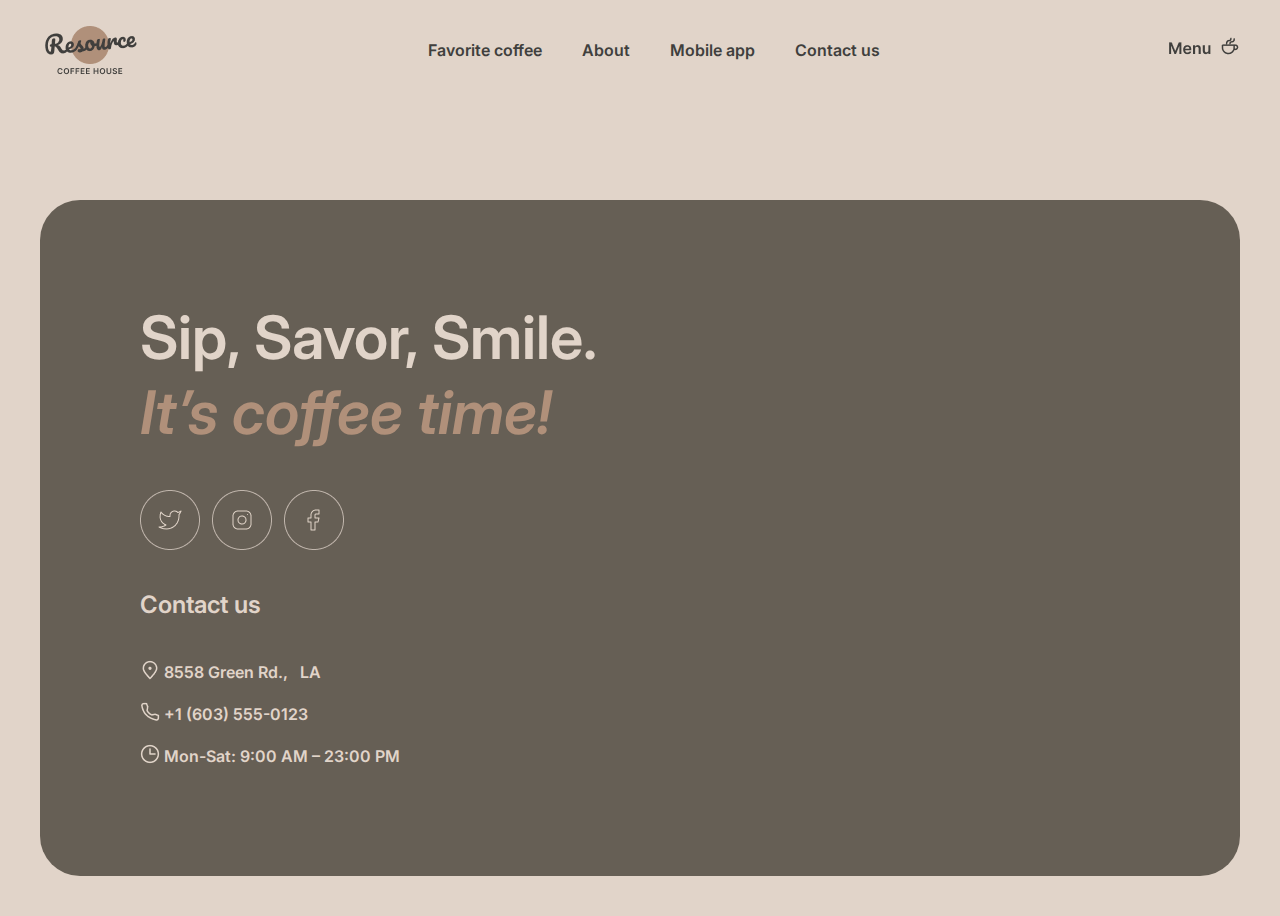
==== assets/pages/menu.html @ a27e320b "feat: add structure-layout menu-page (Mon, Nov 27, 2023 06:08:00 AM)" ====
<!DOCTYPE html>
<html lang="en">
<head>
  <meta charset="UTF-8">
  <meta http-equiv="X-UA-Compatible" content="IE=edge">
  <meta name="viewport" content="width=device-width, initial-scale=1.0">
  <title>coffee-house</title>
  <link rel="stylesheet" href="../css/style.css">
  
  <link rel="preconnect" href="https://fonts.googleapis.com">
  <link rel="preconnect" href="https://fonts.gstatic.com" crossorigin>
  <link href="https://fonts.googleapis.com/css2?family=Inter&display=swap" rel="stylesheet">
</head>
<body>
  <div class="container">
    <header>
      <div class="header-menu">
        <a href="#">
          <img src="../images/heder__logo.png" alt="coffee-house" class="header__logo">
        </a>
        <nav class="header__nav">
          <ul>
            <li>
              <a href="#">Favorite coffee</a>
            </li>
            <li>
              <a href="#">About</a>
            </li>
            <li>
              <a href="#">Mobile app</a>
            </li>
            <li>
              <a href="#">Contact us</a>
            </li>
          </ul>
        </nav>
        <a href="#">
          <img src="../images/header__coffe-menu.png" alt="menu" class="header__coffe-menu">
        </a>
      </div>
    </header>
    <main>
      
     
    </main>
    <section class="contacts">
      <div class="contacts__box-social">
        <div class="tagline">Sip, Savor, Smile. <span>It’s coffee time!</span></div>
        <div class="social-networks">
          <img src="../images/button-icon-twit.png" alt="twitter" class="social-networks__item">
          <img src="../images/button-icon-instagram.png" alt="instagram" class="social-networks__item">
          <img src="../images/button-icon-facebook.png" alt="facebook" class="social-networks__item">
        </div>
      </div>
      <div class="contacts__main">
        <div class="contacts__main__title">Contact us</div>
        <div class="contacts__main-wrapper">
          <div class="contacts__main__adress">
          <img src="../images/pin-alt.png" alt="pin" class="contacts__main__adress__pin"> <span>8558 Green Rd., &nbsp LA</span>
        </div>
        <div class="contacts__main__tel">
          <img src="../images/phone.png" alt="phone" class="contacts__main__adress__tel"> <a href="tel:+16035550123">+1 (603) 555-0123</a>
        </div>
        <div class="contacts__main__clock">
          <img src="../images/clock.png" alt="clock" class="contacts__main__adress__clock"> <span>Mon-Sat: 9:00 AM – 23:00 PM</span>
        </div>
        </div>
      </div>
    </section>
  </div>
</body>
</html>
---- assets/css/style.css ----
* {
  margin: 0;
  padding: 0;
  box-sizing: border-box;
  font-family: "Inter", sans-serif;
}

/* Reset and base styles  */
* {
  padding: 0px;
  margin: 0px;
  border: none;
}

*,
*::before,
*::after {
  box-sizing: border-box;
}

/* Links */
a, a:link, a:visited {
  text-decoration: none;
}

a:hover {
  text-decoration: none;
}

/* Common */
aside, nav, footer, header, section, main {
  display: block;
}

h1, h2, h3, h4, h5, h6, p {
  font-size: inherit;
  font-weight: inherit;
}

ul, ul li {
  list-style: none;
}

img {
  vertical-align: top;
}

img, svg {
  max-width: 100%;
  height: auto;
}

address {
  font-style: normal;
}

/* Form */
input, textarea, button, select {
  font-family: inherit;
  font-size: inherit;
  color: inherit;
  background-color: transparent;
}

input::-ms-clear {
  display: none;
}

button, input[type=submit] {
  display: inline-block;
  box-shadow: none;
  background-color: transparent;
  background: none;
  cursor: pointer;
}

input:focus, input:active,
button:focus, button:active {
  outline: none;
}

button::-moz-focus-inner {
  padding: 0;
  border: 0;
}

label {
  cursor: pointer;
}

legend {
  display: block;
}

.container {
  display: flex;
  flex-direction: column;
  max-width: 1440px;
  margin: 0 auto;
  padding: 20px 40px 40px 40px;
  display: flex;
  background: #E1D4C9;
}

header {
  width: 100%;
  display: flex;
  flex-direction: column;
}

.header-menu {
  width: 100%;
  display: flex;
  height: 60px;
  justify-content: space-between;
  align-items: center;
}

.header__logo {
  width: 100px;
  height: 60px;
}

.header__nav ul {
  display: flex;
  justify-content: space-between;
  gap: 40px;
}
.header__nav ul li > a {
  color: #403F3D;
  font-weight: 600;
  font-size: 16px;
  line-height: 24px;
}

.header__coffe-menu {
  width: 72px;
  height: 28px;
}

main {
  display: flex;
  flex-direction: column;
  gap: 100px;
  margin: 20px 0 100px 0;
}

.header-hero {
  display: flex;
  align-items: center;
  width: 100%;
  height: 644px;
  background: url(../images/header-img-hero.jpg);
  background-size: no-repeat;
  background-position: center;
  background-size: cover;
  border-radius: 40px;
}

.header-hero__block {
  display: flex;
  flex-direction: column;
  gap: 40px;
  width: 530px;
  height: 444px;
  margin-left: 100px;
}
.header-hero__block button {
  width: 200px;
  height: 64px;
  border-radius: 100px;
  background: #E1D4C9;
}

.header-block__title {
  font-family: Inter;
  color: #E1D4C9;
  font-size: 72px;
  font-weight: 600;
  line-height: 76px;
  letter-spacing: 0em;
  text-align: left;
}
.header-block__title span {
  font-style: italic;
  color: #B0907A;
}

.header-block__text {
  font-family: Inter;
  font-size: 16px;
  font-weight: 400;
  line-height: 24px;
  letter-spacing: 0em;
  text-align: left;
  color: #E1D4C9;
}

.favorite {
  display: flex;
  flex-direction: column;
  gap: 40px;
}

.favorite__title {
  font-family: Inter;
  font-size: 60px;
  font-weight: 600;
  line-height: 75px;
  letter-spacing: 0em;
  text-align: center;
  color: #403F3D;
}
.favorite__title span {
  color: #B0907A;
  font-style: italic;
}

.favorite__slider {
  display: flex;
  flex-direction: column;
  align-items: center;
  gap: 40px;
}

.slider-line {
  width: 100%;
  display: flex;
  justify-content: space-between;
  align-items: center;
}

.slider__arrow-left {
  width: 60px;
  height: 60px;
  background: url(../images/arrow-left.png);
  background-size: no-repeat;
  background-position: center;
  background-size: cover;
}

.slider__item {
  width: 640px;
  display: flex;
  flex-direction: column;
  align-items: center;
  gap: 20px;
}

.slider__item__img {
  width: 480px;
  height: 480px;
  background: url(../images/coffee-slider-1.png);
  background-size: no-repeat;
  background-position: center;
  background-size: cover;
}

.item-description {
  display: flex;
  flex-direction: column;
  gap: 17px;
  width: 480px;
}

.slider__item__title {
  font-family: Inter;
  font-size: 24px;
  font-weight: 600;
  line-height: 30px;
  letter-spacing: 0em;
  text-align: center;
  color: #403F3D;
}

.slider__item__text {
  font-family: Inter;
  font-size: 16px;
  font-weight: 400;
  line-height: 24px;
  letter-spacing: 0em;
  text-align: center;
  color: #403F3D;
}

.slider__item__price {
  font-family: Inter;
  font-size: 24px;
  font-weight: 600;
  line-height: 30px;
  letter-spacing: 0em;
  text-align: center;
  color: #403F3D;
}

.slider__arrow-right {
  width: 60px;
  height: 60px;
  background: url(../images/arrow-right.png);
  background-size: no-repeat;
  background-position: center;
  background-size: cover;
}

.slider-pagination {
  width: 144px;
  display: flex;
  justify-content: space-between;
  gap: 12px;
}

.slider-pagination__item {
  width: 40px;
  border: 2px solid #C1B6AD;
}

.pagination__item--active {
  border: 2px solid #665F55;
}

.about {
  display: flex;
  flex-direction: column;
  gap: 40px;
}

.about__title {
  font-family: Inter;
  font-size: 60px;
  font-weight: 600;
  line-height: 75px;
  letter-spacing: 0em;
  text-align: left;
  color: #403F3D;
}
.about__title span {
  font-style: italic;
  color: #B0907A;
}

.about__card-container {
  display: flex;
  gap: 40px;
  flex-wrap: wrap;
  align-items: center;
  justify-content: center;
}

.about__card-container__column {
  display: flex;
  flex-direction: column;
  gap: 40px;
  width: calc((100% - 40px) / 2);
}

.about__card-container__column__card--large {
  width: 100%;
  height: 590px;
}

.about__card-container__column__card--large:first-of-type {
  background: url(../images/about-1.jpg);
  background-size: no-repeat;
  background-position: center;
  border-radius: 20px;
}

.about__card-container__column__card--large:last-of-type {
  background: url(../images/about-4.jpg);
  background-size: no-repeat;
  background-position: center;
  border-radius: 20px;
}

.about__card-container__column__card--small {
  width: 100%;
  height: 430px;
}

.about__card-container__column__card--small:last-of-type {
  background: url(../images/about-2.jpg);
  background-size: no-repeat;
  background-position: center;
  border-radius: 20px;
}

.about__card-container__column__card--small:first-of-type {
  background: url(../images/about-3.jpg);
  background-size: no-repeat;
  background-position: center;
  border-radius: 20px;
}

.mobile-app {
  display: flex;
  justify-content: center;
  flex-wrap: wrap;
  gap: 100px;
}

.offer {
  display: flex;
  align-items: center;
  width: 630px;
}

.offer__container {
  display: flex;
  flex-direction: column;
  gap: 40px;
}

.offer__title {
  font-family: Inter;
  font-size: 60px;
  font-weight: 600;
  line-height: 75px;
  letter-spacing: 0em;
  text-align: left;
  color: #403F3D;
}
.offer__title span {
  font-style: italic;
  color: #B0907A;
}

.offer__text {
  font-family: Inter;
  font-size: 16px;
  font-weight: 400;
  line-height: 24px;
  letter-spacing: 0em;
  text-align: left;
}

.buttons-line {
  display: flex;
  gap: 20px;
}

.button-item {
  display: flex;
  align-items: center;
  width: 200px;
  height: 64px;
  border: 1px solid #665F55;
  border-radius: 100px;
  cursor: pointer;
}

.button-item__icon {
  display: block;
  width: 36px;
  height: 36px;
  margin-left: 19px;
}

.button-item__description {
  display: flex;
  align-items: flex-start;
  flex-direction: column;
  margin-left: 10px;
}

.button-item__description__text {
  font-family: Inter;
  font-size: 10px;
  font-weight: 600;
  line-height: 14px;
  letter-spacing: 0em;
  text-align: center;
  color: #403F3D;
}

.button-item__description__title {
  font-family: Inter;
  font-size: 16px;
  font-weight: 600;
  line-height: 24px;
  letter-spacing: 0em;
  text-align: left;
  color: #403F3D;
}

.mobile-screens {
  width: 630px;
  height: 630px;
  background: url(../images/mobile-screens.png);
}

.contacts {
  display: flex;
  flex-wrap: wrap;
  align-items: center;
  justify-content: space-between;
  gap: 40px;
  border-radius: 40px;
  background: #665F55;
  padding: 100px 370px 100px 100px;
}

.contacts__box-social {
  display: flex;
  flex-direction: column;
  width: 530px;
  height: 250px;
  gap: 40px;
}

.tagline {
  font-family: Inter;
  font-size: 60px;
  font-weight: 600;
  line-height: 75px;
  letter-spacing: 0em;
  text-align: left;
  color: #E1D4C9;
}
.tagline span {
  font-style: italic;
  color: #B0907A;
}

.social-networks {
  display: flex;
  gap: 12px;
}

.contacts__main {
  display: flex;
  flex-direction: column;
  gap: 40px;
  color: #E1D4C9;
  height: 186px;
}

.contacts__main__title {
  font-family: Inter;
  font-size: 24px;
  font-weight: 600;
  line-height: 30px;
  letter-spacing: 0em;
  text-align: left;
}

.contacts__main-wrapper {
  display: flex;
  flex-direction: column;
  gap: 18px;
}

.contacts__main__adress,
.contacts__main__tel,
.contacts__main__clock {
  font-family: Inter;
  font-size: 16px;
  font-weight: 600;
  line-height: 24px;
  letter-spacing: 0em;
  text-align: left;
}

a[href^="tel:"] {
  color: #E1D4C9;
}/*# sourceMappingURL=style.css.map */
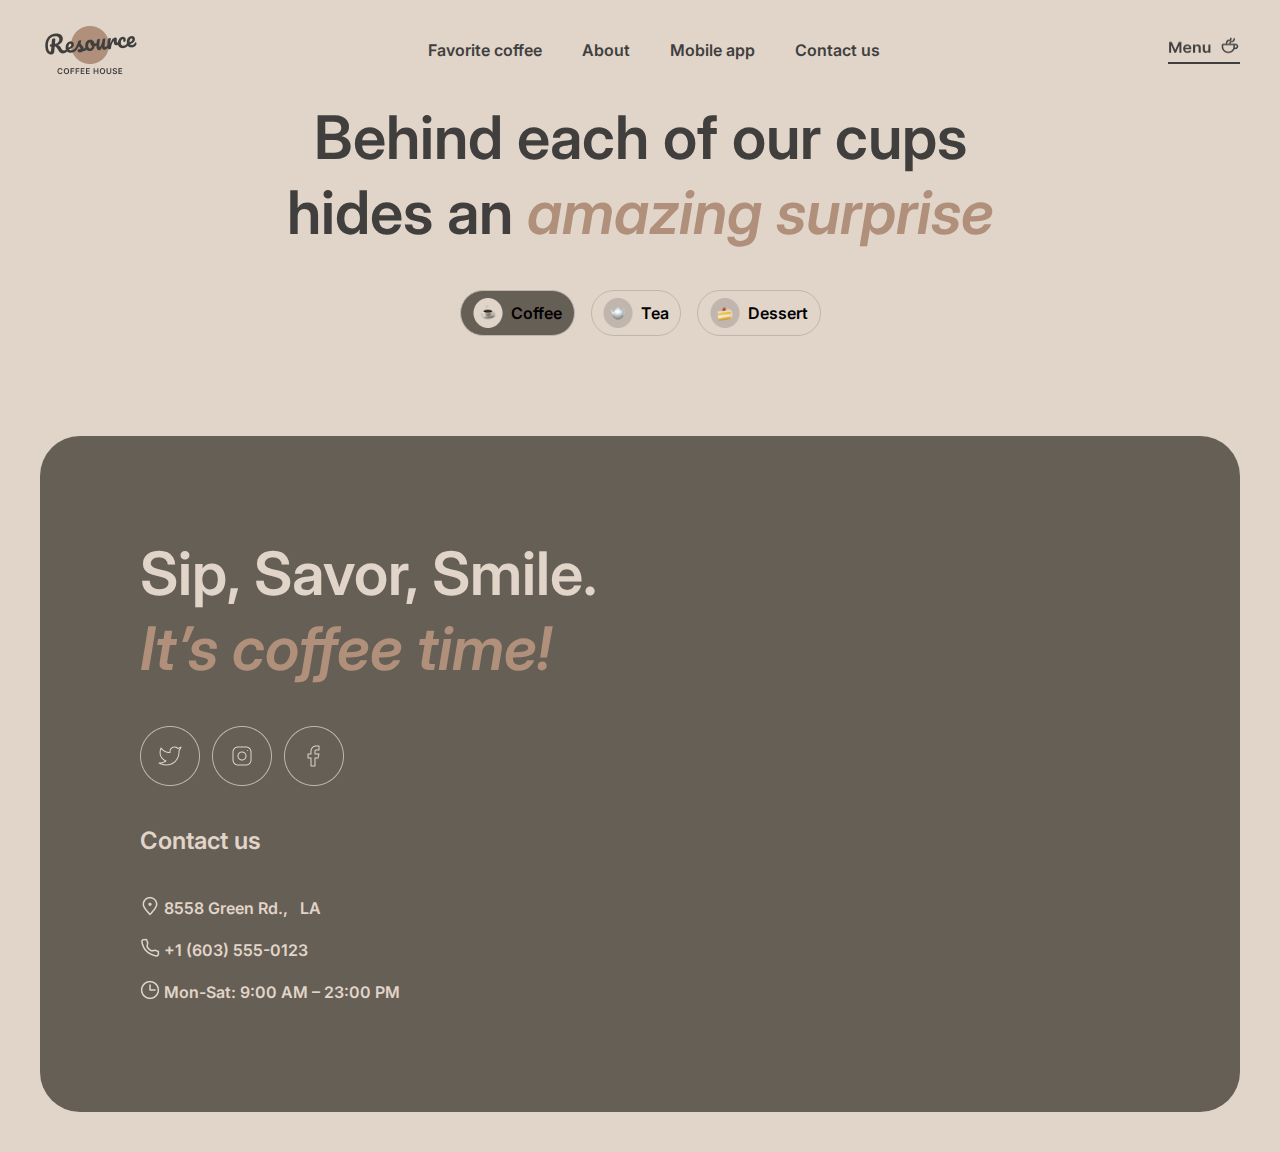
==== commit 429145b9: "feat: add title in page-menu (Mon, Nov 27, 2023 10:52:00 AM)" ====
--- a/assets/pages/menu.html
+++ b/assets/pages/menu.html
@@ -35,12 +35,28 @@
           </ul>
         </nav>
         <a href="#">
-          <img src="../images/header__coffe-menu.png" alt="menu" class="header__coffe-menu">
+          <img src="../images/header__coffe-menu.png" alt="menu" class="header__coffe-menu header__coffe-menu--active">
         </a>
       </div>
     </header>
     <main>
-      
+      <div class="menu">
+        <div class="menu__title">Behind each of our cups hides an <span>amazing surprise</span></div>
+        <div class="menu__groups">
+          <div class="menu__groups__item menu__groups__item--active">
+            <img src="../images/icon-coffee.png" alt="coffee-btn" class="menu__groups__item__icon">
+            <div class="menu__groups__item__type">Coffee</div>
+          </div>
+          <div class="menu__groups__item">
+            <img src="../images/icon-tea.png" alt="tea-btn" class="menu__groups__item__icon">
+            <div class="menu__groups__item__type">Tea</div>
+          </div>
+          <div class="menu__groups__item">
+            <img src="../images/icon-dessert.png" alt="dessert-btn" class="menu__groups__item__icon">
+            <div class="menu__groups__item__type">Dessert</div>
+          </div>
+        </div>
+      </div>
      
     </main>
     <section class="contacts">
--- a/assets/css/style.css
+++ b/assets/css/style.css
@@ -138,6 +138,10 @@
   height: 28px;
 }
 
+.header__coffe-menu--active {
+  border-bottom: solid 2px #403F3D;
+}
+
 main {
   display: flex;
   flex-direction: column;
@@ -237,6 +241,7 @@
   background-size: no-repeat;
   background-position: center;
   background-size: cover;
+  cursor: pointer;
 }
 
 .slider__item {
@@ -300,6 +305,7 @@
   background-size: no-repeat;
   background-position: center;
   background-size: cover;
+  cursor: pointer;
 }
 
 .slider-pagination {
@@ -562,4 +568,73 @@
 
 a[href^="tel:"] {
   color: #E1D4C9;
+}
+
+.menu {
+  display: flex;
+  flex-direction: column;
+  align-items: center;
+}
+
+.menu__title {
+  width: 800px;
+  font-family: Inter;
+  font-size: 60px;
+  font-weight: 600;
+  line-height: 75px;
+  letter-spacing: 0em;
+  text-align: center;
+  color: #403F3D;
+  margin-bottom: 40px;
+}
+.menu__title span {
+  font-style: italic;
+  color: #B0907A;
+}
+
+.menu__groups {
+  display: flex;
+  gap: 16px;
+}
+
+.menu__groups__item {
+  display: flex;
+  align-items: center;
+  justify-content: center;
+  gap: 8px;
+  height: 46px;
+  border: 1px solid #C1B6AD;
+  border-radius: 100px;
+  padding: 8px, 16px, 8px, 8px;
+}
+
+.menu__groups__item:nth-of-type(1) {
+  width: 115px;
+}
+
+.menu__groups__item:nth-of-type(2) {
+  width: 90px;
+}
+
+.menu__groups__item:nth-of-type(3) {
+  width: 124px;
+}
+
+.menu__groups__item--active {
+  background: #665F55;
+}
+
+.menu__groups__item__icon {
+  width: 30px;
+  height: 30px;
+}
+
+.menu__groups__item__type {
+  height: 24px;
+  font-family: Inter;
+  font-size: 16px;
+  font-weight: 600;
+  line-height: 24px;
+  letter-spacing: 0em;
+  text-align: left;
 }/*# sourceMappingURL=style.css.map */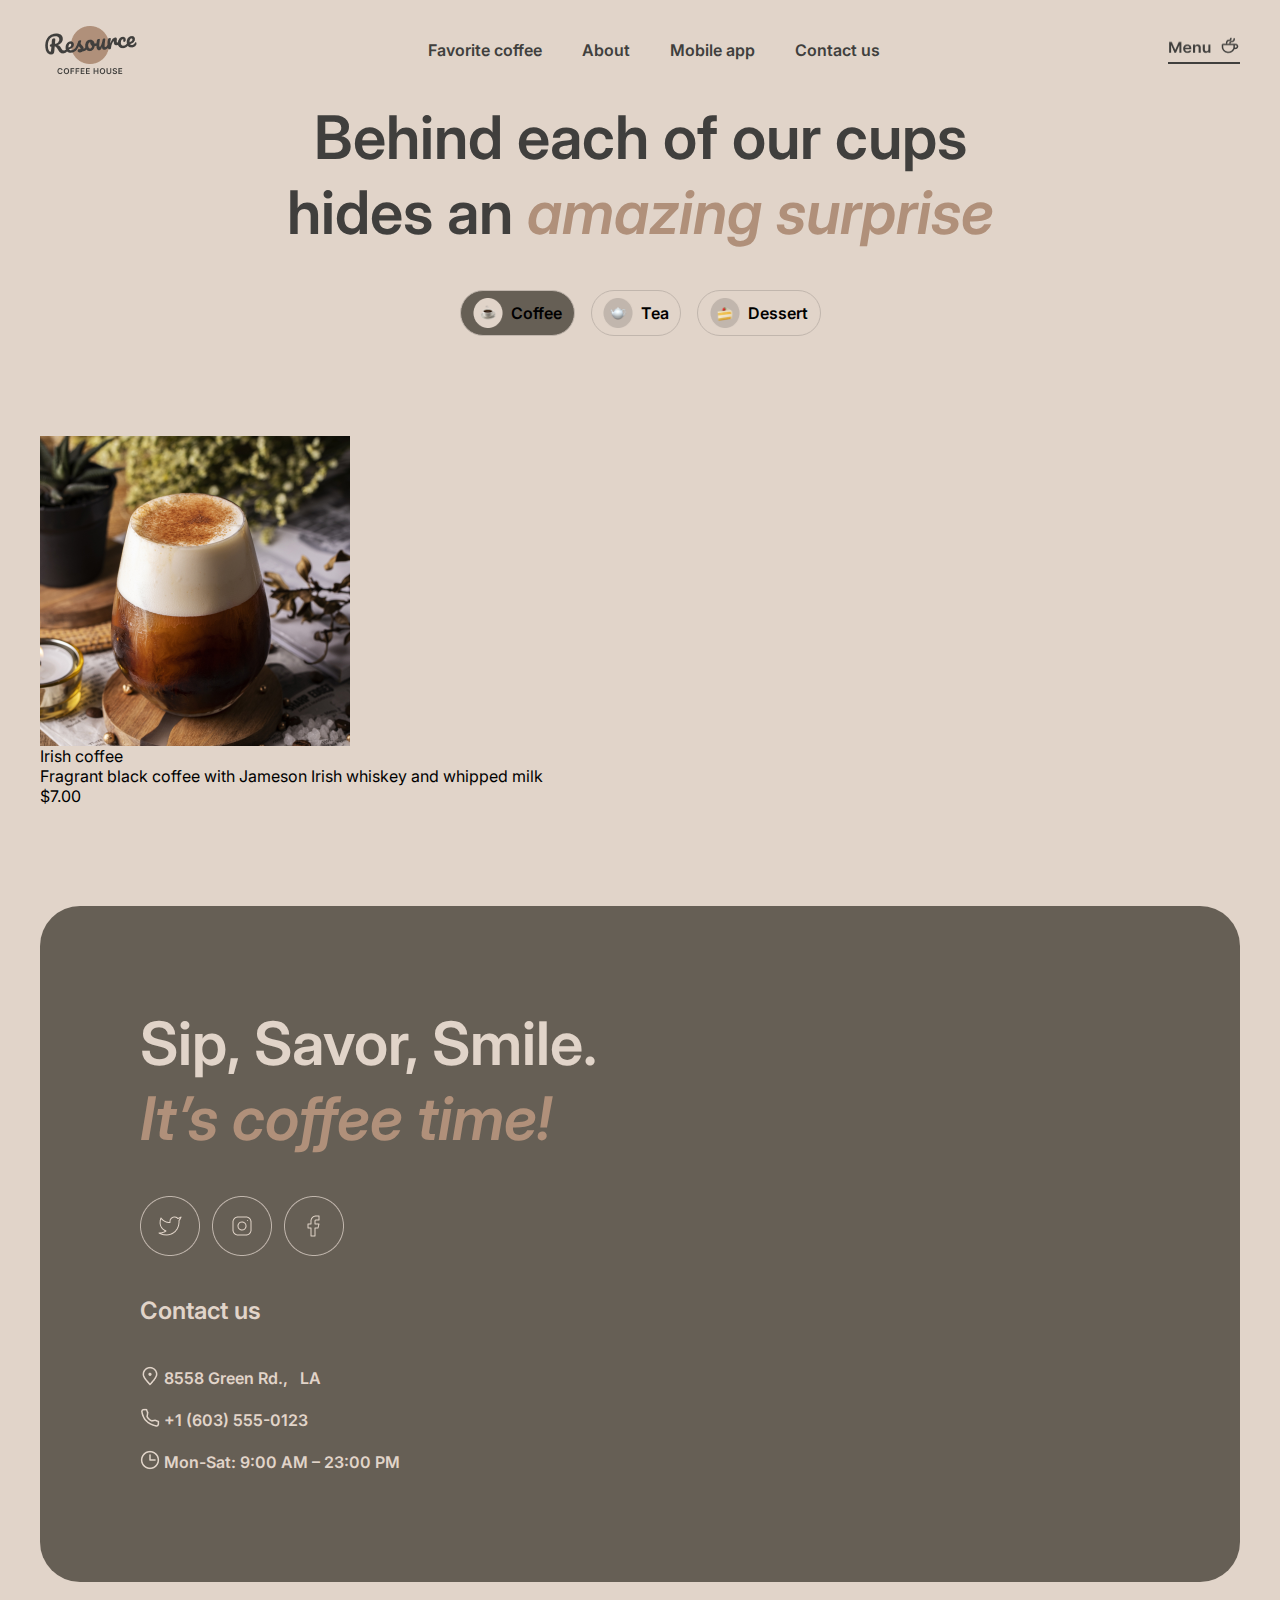
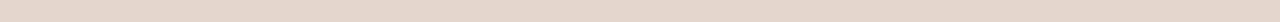
==== commit 13138540: "feat: add example-product in page-menu (Mon, Nov 27, 2023 05:33:00 PM)" ====
--- a/assets/pages/menu.html
+++ b/assets/pages/menu.html
@@ -57,7 +57,16 @@
           </div>
         </div>
       </div>
-     
+      <div class="products-container">
+        <div class="product">
+          <img src="../images/coffee-irish.png" alt="coffee" class="product__img">
+          <div class="product__description">
+            <div class="product__description__title">Irish coffee</div>
+            <div class="product__description__text">Fragrant black coffee with Jameson Irish whiskey and whipped milk</div>
+            <div class="product__description__price">$7.00</div>
+          </div>
+        </div>
+      </div>
     </main>
     <section class="contacts">
       <div class="contacts__box-social">
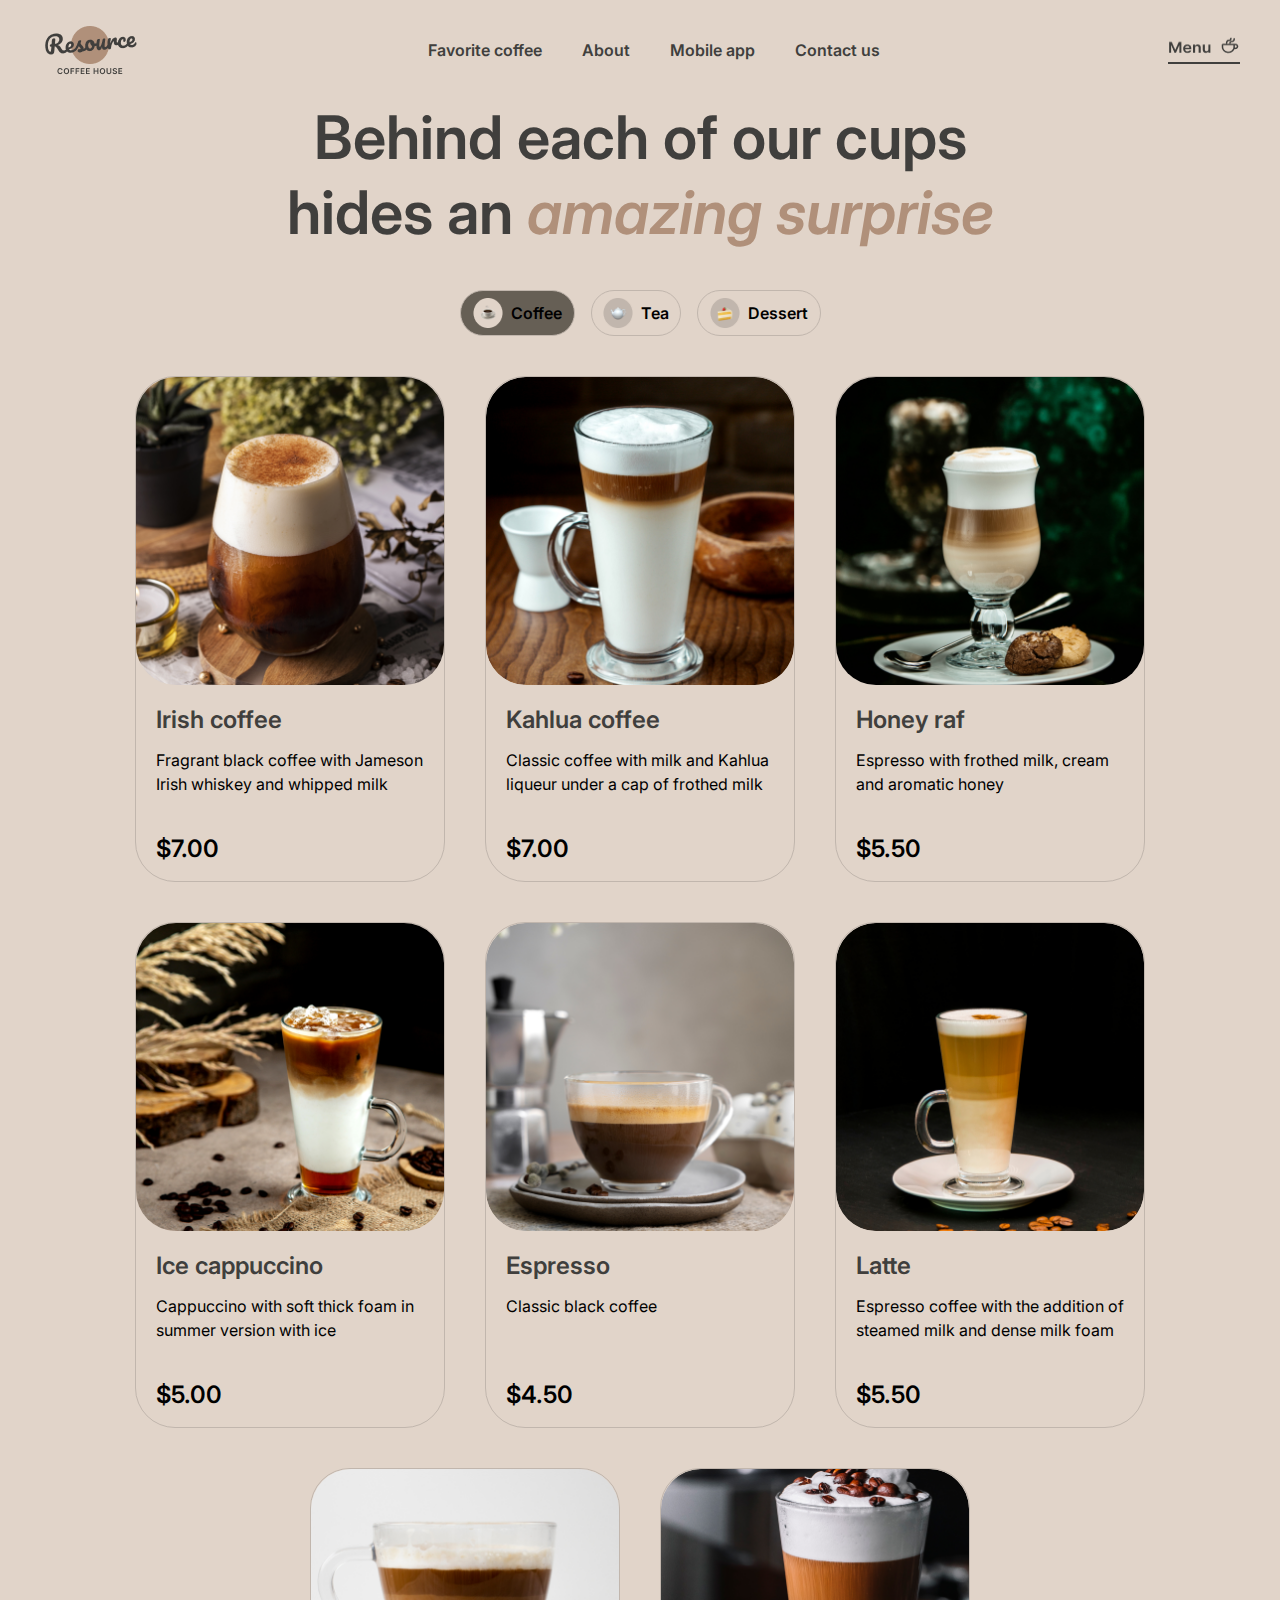
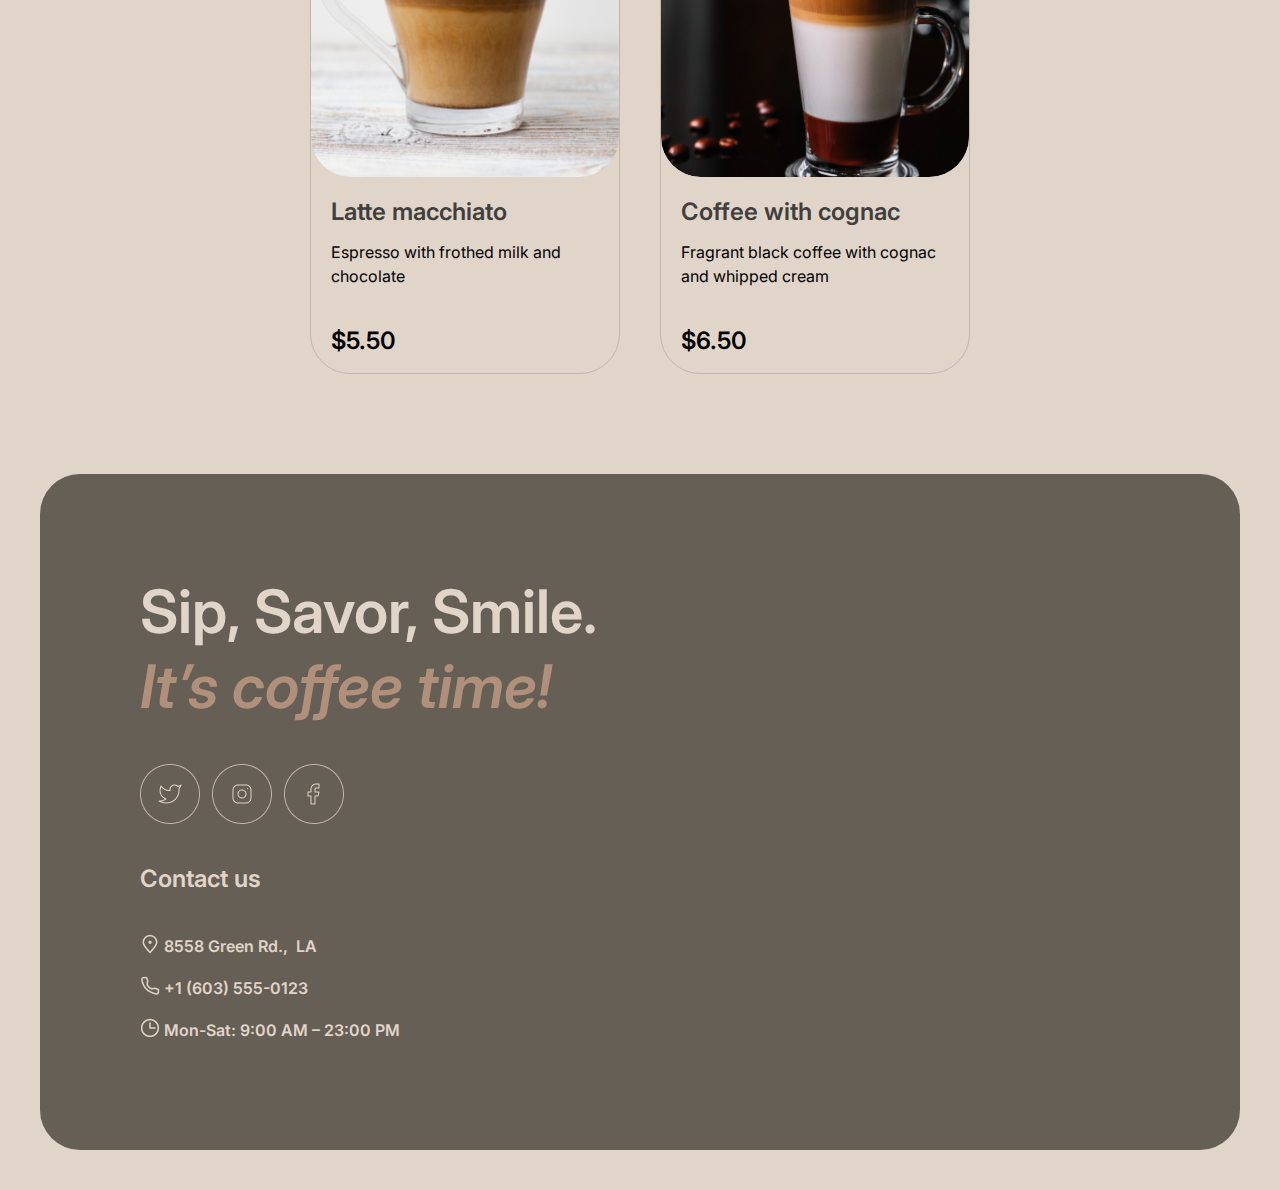
==== commit 5ed1855a: "feat: add page-menu (Mon, Nov 27, 2023 11:35:00 PM)" ====
--- a/assets/pages/menu.html
+++ b/assets/pages/menu.html
@@ -15,7 +15,7 @@
   <div class="container">
     <header>
       <div class="header-menu">
-        <a href="#">
+        <a href="../../index.html">
           <img src="../images/heder__logo.png" alt="coffee-house" class="header__logo">
         </a>
         <nav class="header__nav">
@@ -40,7 +40,8 @@
       </div>
     </header>
     <main>
-      <div class="menu">
+      <div class="menu-wrapper">
+        <div class="menu">
         <div class="menu__title">Behind each of our cups hides an <span>amazing surprise</span></div>
         <div class="menu__groups">
           <div class="menu__groups__item menu__groups__item--active">
@@ -63,9 +64,66 @@
           <div class="product__description">
             <div class="product__description__title">Irish coffee</div>
             <div class="product__description__text">Fragrant black coffee with Jameson Irish whiskey and whipped milk</div>
-            <div class="product__description__price">$7.00</div>
           </div>
+          <div class="product__description__price">$7.00</div>
         </div>
+        <div class="product">
+          <img src="../images/coffee-kahlua.png" alt="coffee" class="product__img">
+          <div class="product__description">
+            <div class="product__description__title">Kahlua coffee</div>
+            <div class="product__description__text">Classic coffee with milk and Kahlua liqueur under a cap of frothed milk</div>
+          </div>
+          <div class="product__description__price">$7.00</div>
+        </div>
+        <div class="product">
+          <img src="../images/coffee-honey-raf.png" alt="coffee" class="product__img">
+          <div class="product__description">
+            <div class="product__description__title">Honey raf</div>
+            <div class="product__description__text">Espresso with frothed milk, cream and aromatic honey</div>
+          </div>
+          <div class="product__description__price">$5.50</div>
+        </div>
+        <div class="product">
+          <img src="../images/coffee-ice-cappuchino.png" alt="coffee" class="product__img">
+          <div class="product__description">
+            <div class="product__description__title">Ice cappuccino</div>
+            <div class="product__description__text">Cappuccino with soft thick foam in summer version with ice</div>
+          </div>
+          <div class="product__description__price">$5.00</div>
+        </div>
+        <div class="product">
+          <img src="../images/coffee-espresso.png" alt="coffee" class="product__img">
+          <div class="product__description">
+            <div class="product__description__title">Espresso</div>
+            <div class="product__description__text">Classic black coffee</div>
+          </div>
+          <div class="product__description__price">$4.50</div>
+        </div>
+        <div class="product">
+          <img src="../images/coffee-latte.png" alt="coffee" class="product__img">
+          <div class="product__description">
+            <div class="product__description__title">Latte</div>
+            <div class="product__description__text">Espresso coffee with the addition of steamed milk and dense milk foam</div>
+          </div>
+          <div class="product__description__price">$5.50</div>
+        </div>
+        <div class="product">
+          <img src="../images/coffee-latte-macciato.png" alt="coffee" class="product__img">
+          <div class="product__description">
+            <div class="product__description__title">Latte macchiato</div>
+            <div class="product__description__text">Espresso with frothed milk and chocolate</div>
+          </div>
+          <div class="product__description__price">$5.50</div>
+        </div>
+        <div class="product">
+          <img src="../images/coffee-with-cognac.png" alt="coffee" class="product__img">
+          <div class="product__description">
+            <div class="product__description__title">Coffee with cognac</div>
+            <div class="product__description__text">Fragrant black coffee with cognac and whipped cream</div>
+          </div>
+          <div class="product__description__price">$6.50</div>
+        </div>
+      </div>
       </div>
     </main>
     <section class="contacts">
@@ -81,7 +139,7 @@
         <div class="contacts__main__title">Contact us</div>
         <div class="contacts__main-wrapper">
           <div class="contacts__main__adress">
-          <img src="../images/pin-alt.png" alt="pin" class="contacts__main__adress__pin"> <span>8558 Green Rd., &nbsp LA</span>
+          <img src="../images/pin-alt.png" alt="pin" class="contacts__main__adress__pin"> <span>8558 Green Rd., &nbsp;LA</span>
         </div>
         <div class="contacts__main__tel">
           <img src="../images/phone.png" alt="phone" class="contacts__main__adress__tel"> <a href="tel:+16035550123">+1 (603) 555-0123</a>
--- a/assets/css/style.css
+++ b/assets/css/style.css
@@ -570,6 +570,12 @@
   color: #E1D4C9;
 }
 
+.menu-wrapper {
+  display: flex;
+  flex-direction: column;
+  gap: 40px;
+}
+
 .menu {
   display: flex;
   flex-direction: column;
@@ -577,7 +583,7 @@
 }
 
 .menu__title {
-  width: 800px;
+  max-width: 800px;
   font-family: Inter;
   font-size: 60px;
   font-weight: 600;
@@ -606,6 +612,7 @@
   border: 1px solid #C1B6AD;
   border-radius: 100px;
   padding: 8px, 16px, 8px, 8px;
+  cursor: pointer;
 }
 
 .menu__groups__item:nth-of-type(1) {
@@ -637,4 +644,64 @@
   line-height: 24px;
   letter-spacing: 0em;
   text-align: left;
+}
+
+.products-container {
+  display: flex;
+  flex-wrap: wrap;
+  justify-content: center;
+  gap: 40px;
+}
+
+.product {
+  position: relative;
+  width: 310px;
+  height: 506px;
+  border: 1px solid #C1B6AD;
+  border-radius: 40px;
+}
+
+.product__img {
+  border-radius: 40px;
+  margin-bottom: 20px;
+}
+
+.product__description {
+  display: flex;
+  flex-direction: column;
+  margin-left: 20px;
+  width: 270px;
+}
+
+.product__description__title {
+  font-family: Inter;
+  font-size: 24px;
+  font-weight: 600;
+  line-height: 30px;
+  letter-spacing: 0em;
+  text-align: left;
+  color: #403F3D;
+  margin-bottom: 13px;
+}
+
+.product__description__text {
+  font-family: Inter;
+  font-size: 16px;
+  font-weight: 400;
+  line-height: 24px;
+  letter-spacing: 0em;
+  text-align: left;
+}
+
+.product__description__price {
+  position: absolute;
+  left: 20px;
+  bottom: 17px;
+  font-family: Inter;
+  font-size: 24px;
+  font-weight: 600;
+  line-height: 30px;
+  letter-spacing: 0em;
+  text-align: left;
+  margin-bottom: 0;
 }/*# sourceMappingURL=style.css.map */